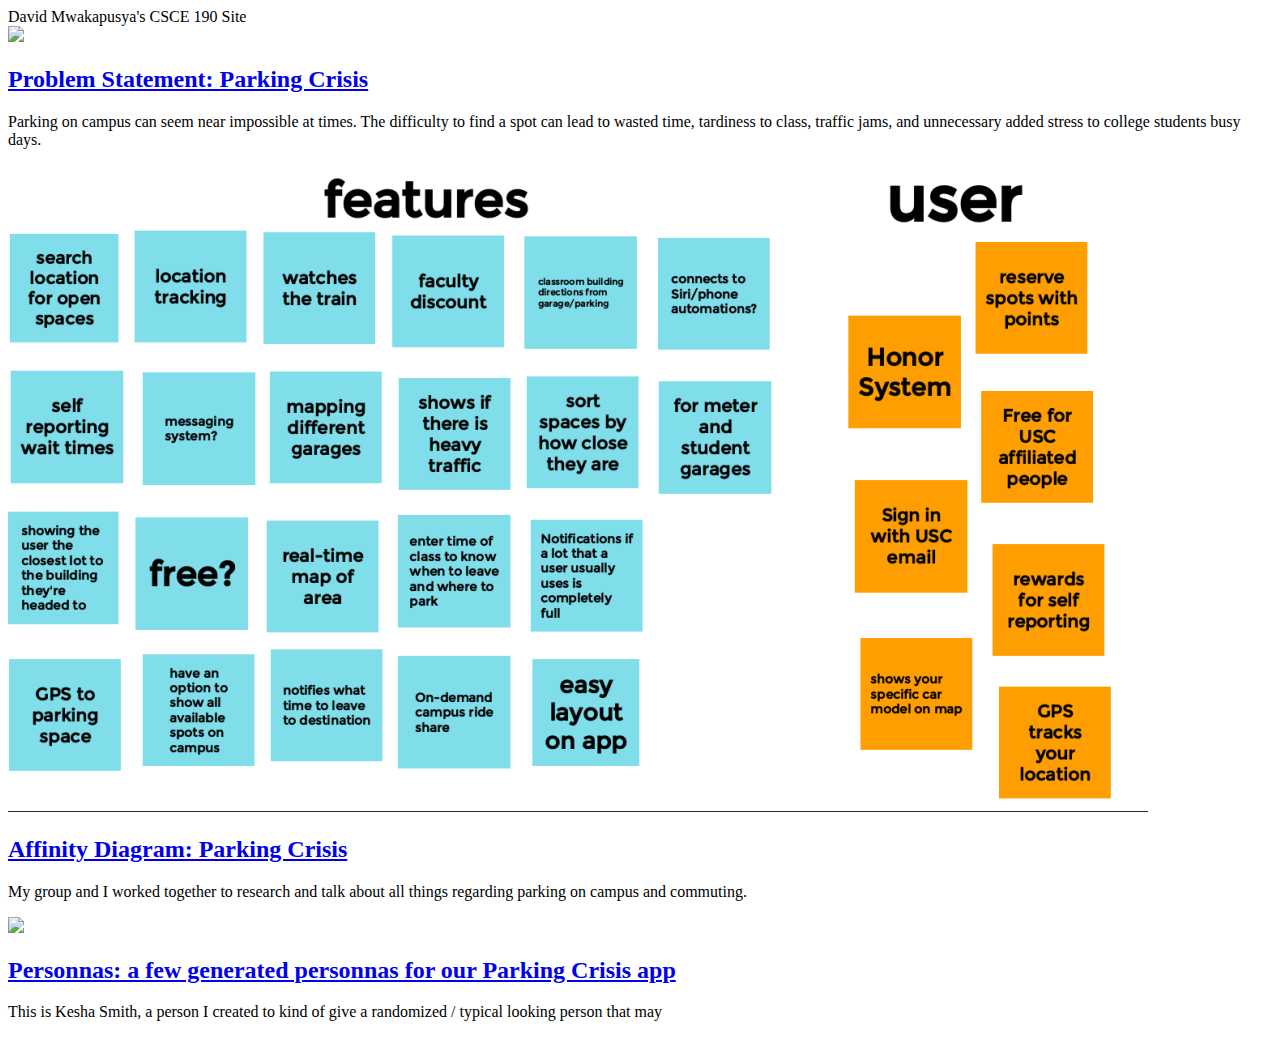
==== index.html @ 1a10bc52 "Add files via upload" ====
<!DOCTYPE html>
<html>
    <head>
        <title>CSCE190 David Mwakapusya's Site</title>
        <link rel="stylesheet" href= "styles.css">
    </head>
        <body>
            <hl>David Mwakapusya's CSCE 190 Site</hl>

            <!-- Problem Statement Assignment-->
            <section class="assignment">
                <a href="Files/probelm-statement.pdf"><img src="Images/problem-statement.png"></a>
                <section class="ass-details">
                    <a href="Files/probelm-statement.pdf"><h2 >Problem Statement: Parking Crisis</h2></a>
                    <p>
                        Parking on campus can seem near impossible at times. The difficulty to find a spot can lead to wasted time, tardiness to class, traffic jams, and unnecessary added stress to college students busy days.
                    </p>
                </section>
            </section>

            <!-- Affinity Diagram Assignment-->
            <section class="assignment">
                <a href="Files/affinity-diagram.pdf"><img src="Images/affinity-diagram.png"></a>
                <section class="ass-details">
                    <a href="Files/affinity-diagram.pdf"><h2>Affinity Diagram: Parking Crisis</h2></a>
                    <p>
                        My group and I worked together to research and talk about all things regarding parking on campus and commuting. 
                    </p>
                </section>
            </section>

             <!-- Persona Assignment-->
             <section class="assignment">
                <a href="Files/Persona PDF.pdf"><img src="Images/Persona.png"></a>
                <section class="ass-details">
                    <a href="Files/Persona PDF.pdf"><h2>Personnas: a few generated personnas for our 
                        Parking Crisis app</h2></a>
                    <p>
                       This is Kesha Smith, a person I created to kind of give a randomized / typical looking person that 
                       may 
                    </p>
                </section>
            </section>
        </body>
</html>
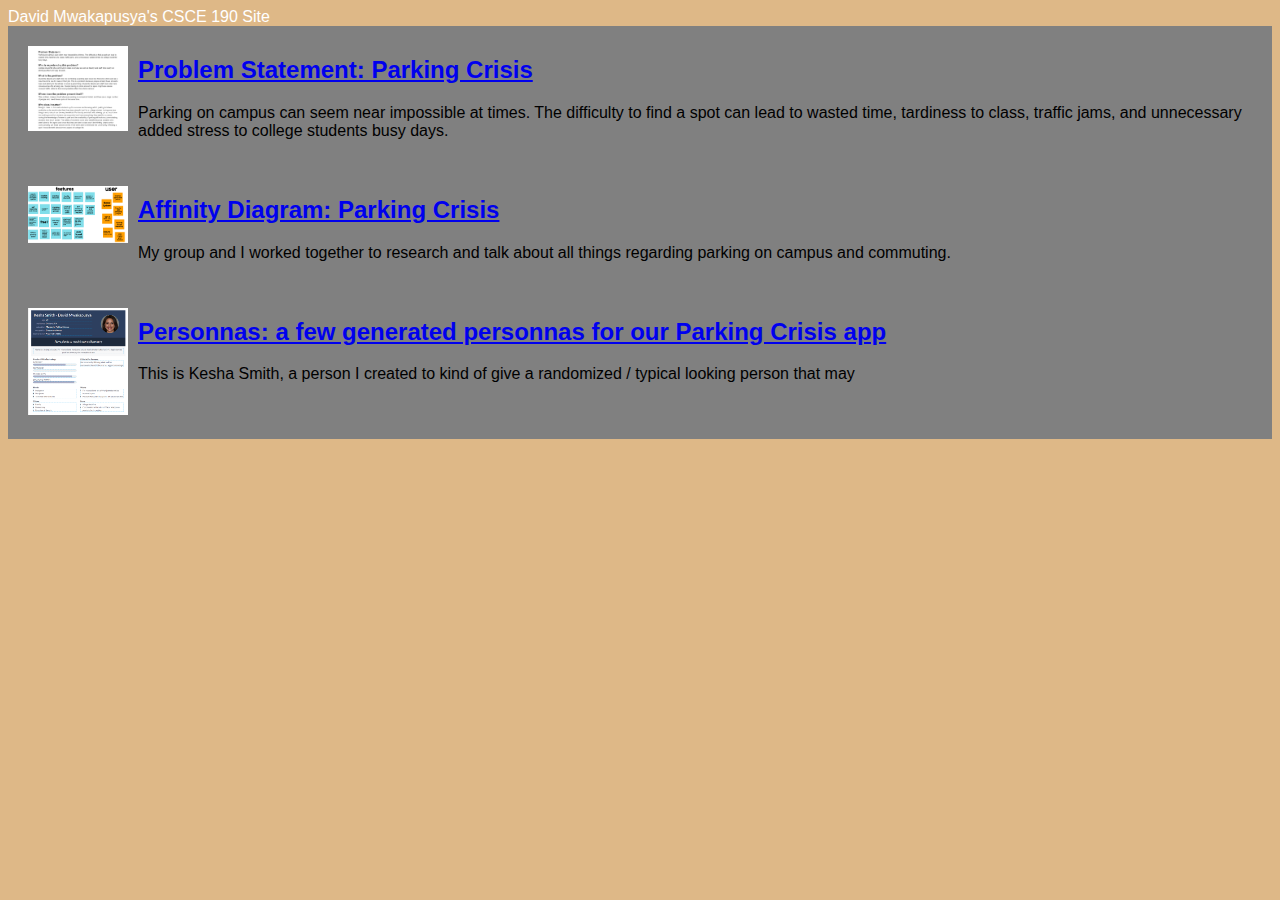
==== commit 7cd670d6: "Update index.html" ====
--- a/index.html
+++ b/index.html
@@ -9,7 +9,7 @@
 
             <!-- Problem Statement Assignment-->
             <section class="assignment">
-                <a href="Files/probelm-statement.pdf"><img src="Images/problem-statement.png"></a>
+                <a href="Files/probelm-statement.pdf"><img src="Images/Problem Statement .png"></a>
                 <section class="ass-details">
                     <a href="Files/probelm-statement.pdf"><h2 >Problem Statement: Parking Crisis</h2></a>
                     <p>
@@ -42,4 +42,4 @@
                 </section>
             </section>
         </body>
-</html>+</html>
--- a/styles.css
+++ b/styles.css
@@ -0,0 +1,20 @@
+body{
+    background: burlywood; 
+    font-family:Arial, Helvetica, sans-serif;
+} 
+
+.assignment{
+    display:flex;
+    padding:10px;
+    background:  gray;
+}
+
+.assignment img {
+    width:100px;
+    padding:10px;
+}
+
+hl{
+    color: white;
+    text-align: right;
+}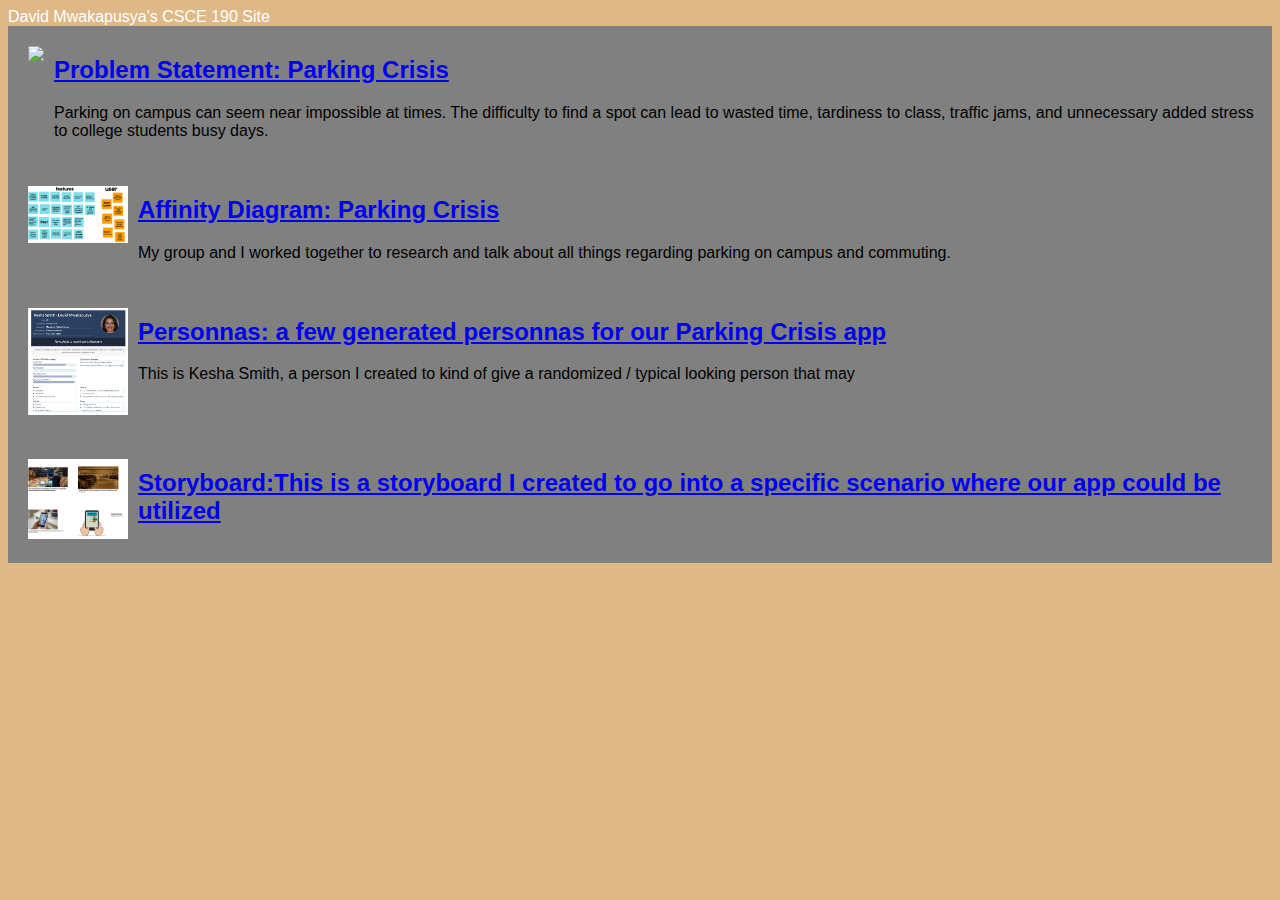
==== commit f3a8c6c6: "Add files via upload" ====
--- a/index.html
+++ b/index.html
@@ -9,7 +9,7 @@
 
             <!-- Problem Statement Assignment-->
             <section class="assignment">
-                <a href="Files/probelm-statement.pdf"><img src="Images/Problem Statement .png"></a>
+                <a href="Files/probelm-statement.pdf"><img src="Images/problem-statement.png"></a>
                 <section class="ass-details">
                     <a href="Files/probelm-statement.pdf"><h2 >Problem Statement: Parking Crisis</h2></a>
                     <p>
@@ -41,5 +41,14 @@
                     </p>
                 </section>
             </section>
+
+          <!-- Storboard Assignment-->
+             <section class="assignment">
+                 <a href="Files/storyboard PDF.pdf"><img src="Images/Storyboard .png"></a>
+                <section class="ass-details">
+                   <a href="Files/storyboard PDF.pdf"><h2 >Storyboard:This is a storyboard I created to go into a specific scenario 
+                    where our app could be utilized </h2></a>
+                    </section>
+                </section>
         </body>
-</html>
+</html>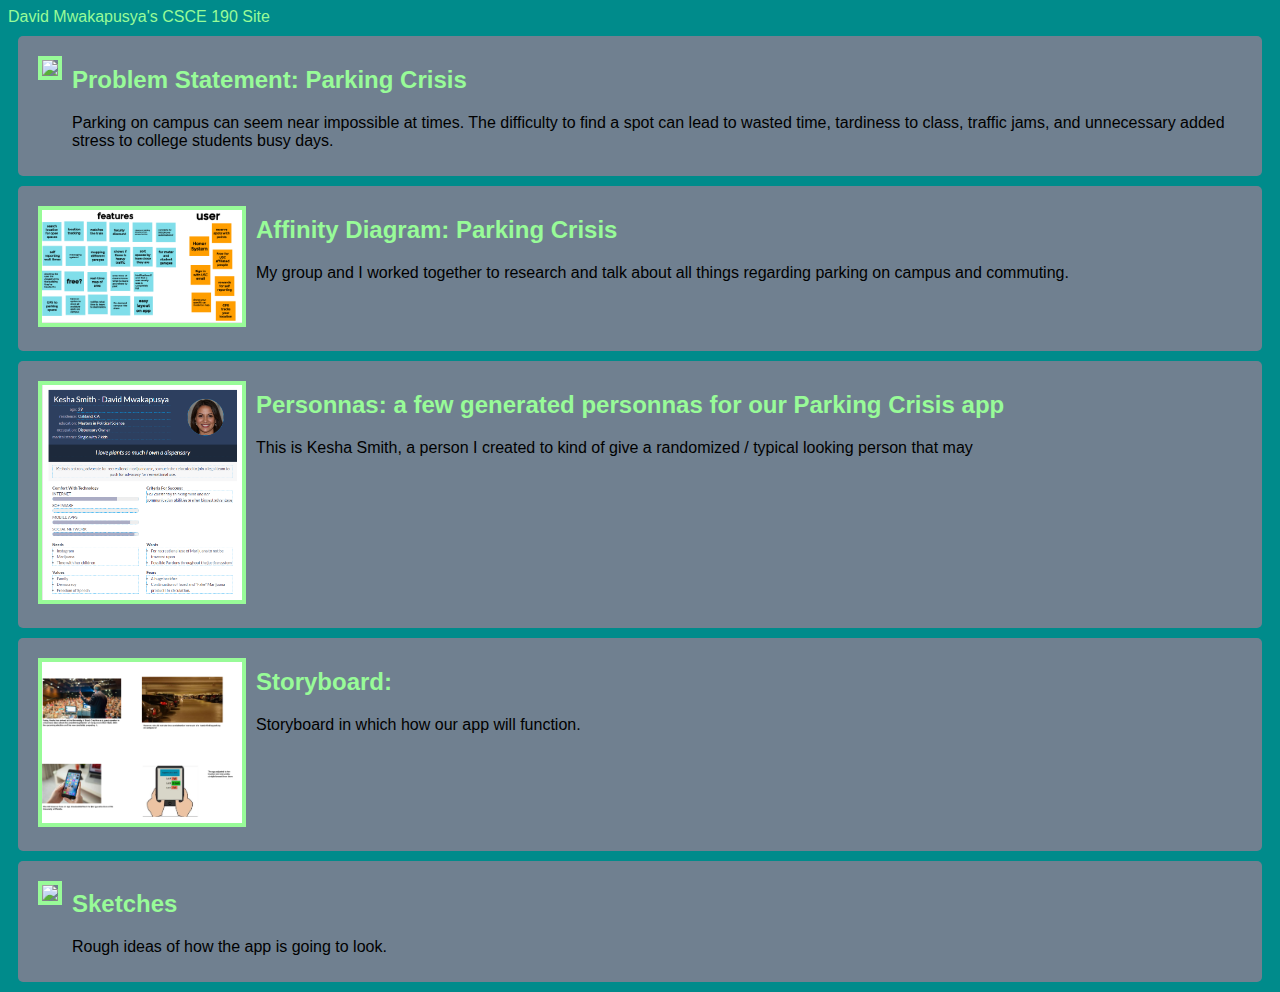
==== commit 5159a15c: "Add files via upload" ====
--- a/index.html
+++ b/index.html
@@ -1,11 +1,11 @@
 <!DOCTYPE html>
 <html>
     <head>
-        <title>CSCE190 David Mwakapusya's Site</title>
+        <title> CSCE190 David Mwakapusya's Site</title>
         <link rel="stylesheet" href= "styles.css">
     </head>
         <body>
-            <hl>David Mwakapusya's CSCE 190 Site</hl>
+            <hl> David Mwakapusya's CSCE 190 Site </hl>
 
             <!-- Problem Statement Assignment-->
             <section class="assignment">
@@ -42,13 +42,33 @@
                 </section>
             </section>
 
-          <!-- Storboard Assignment-->
+          <!-- Storyboard Assignment-->
              <section class="assignment">
                  <a href="Files/storyboard PDF.pdf"><img src="Images/Storyboard .png"></a>
                 <section class="ass-details">
-                   <a href="Files/storyboard PDF.pdf"><h2 >Storyboard:This is a storyboard I created to go into a specific scenario 
-                    where our app could be utilized </h2></a>
+                   <a href="Files/storyboard PDF.pdf">
+                        <h2 >Storyboard: </h2>
+                    </a>
+                    <p>
+                        Storyboard in which how our app will function. 
+                    </p>
                     </section>
                 </section>
+
+                <!-- Sketches Assignment-->
+             <section class="assignment">
+                <a href="Files/Sketch.pdf">
+                    <img src="Images/Sketch PNG..png">
+                </a>
+                <section class="ass-details">
+                    <a href="Files/Sketch.pdf ">
+                        <h2>Sketches </h2>
+                    </a>
+                    <p>
+                       Rough ideas of how the app is going to look. 
+                    </p>
+                </section>
+            </section> 
         </body>
-</html>+</html>
+
--- a/styles.css
+++ b/styles.css
@@ -1,20 +1,40 @@
 body{
-    background: burlywood; 
+    background: #008B8B; 
     font-family:Arial, Helvetica, sans-serif;
 } 
 
 .assignment{
     display:flex;
     padding:10px;
-    background:  gray;
+    margin: 10px;
+    background:  #708090;
+    border-radius:5px;
 }
 
 .assignment img {
-    width:100px;
-    padding:10px;
+    width:200px;
+    margin:10px;
+    border: 4px solid #98FB98;
+}
+
+.assignment img :hover{
+    border: 4px solid #98FB98;
 }
 
 hl{
-    color: white;
-    text-align: right;
+    color: #98FB98;
+    text-align: center;
+}
+
+hl :hover{
+    color: #98FB98;
+}
+
+a {
+    text-decoration: none;
+    color: #98FB98;
+}
+
+a:hover {
+    color: #071040;
 }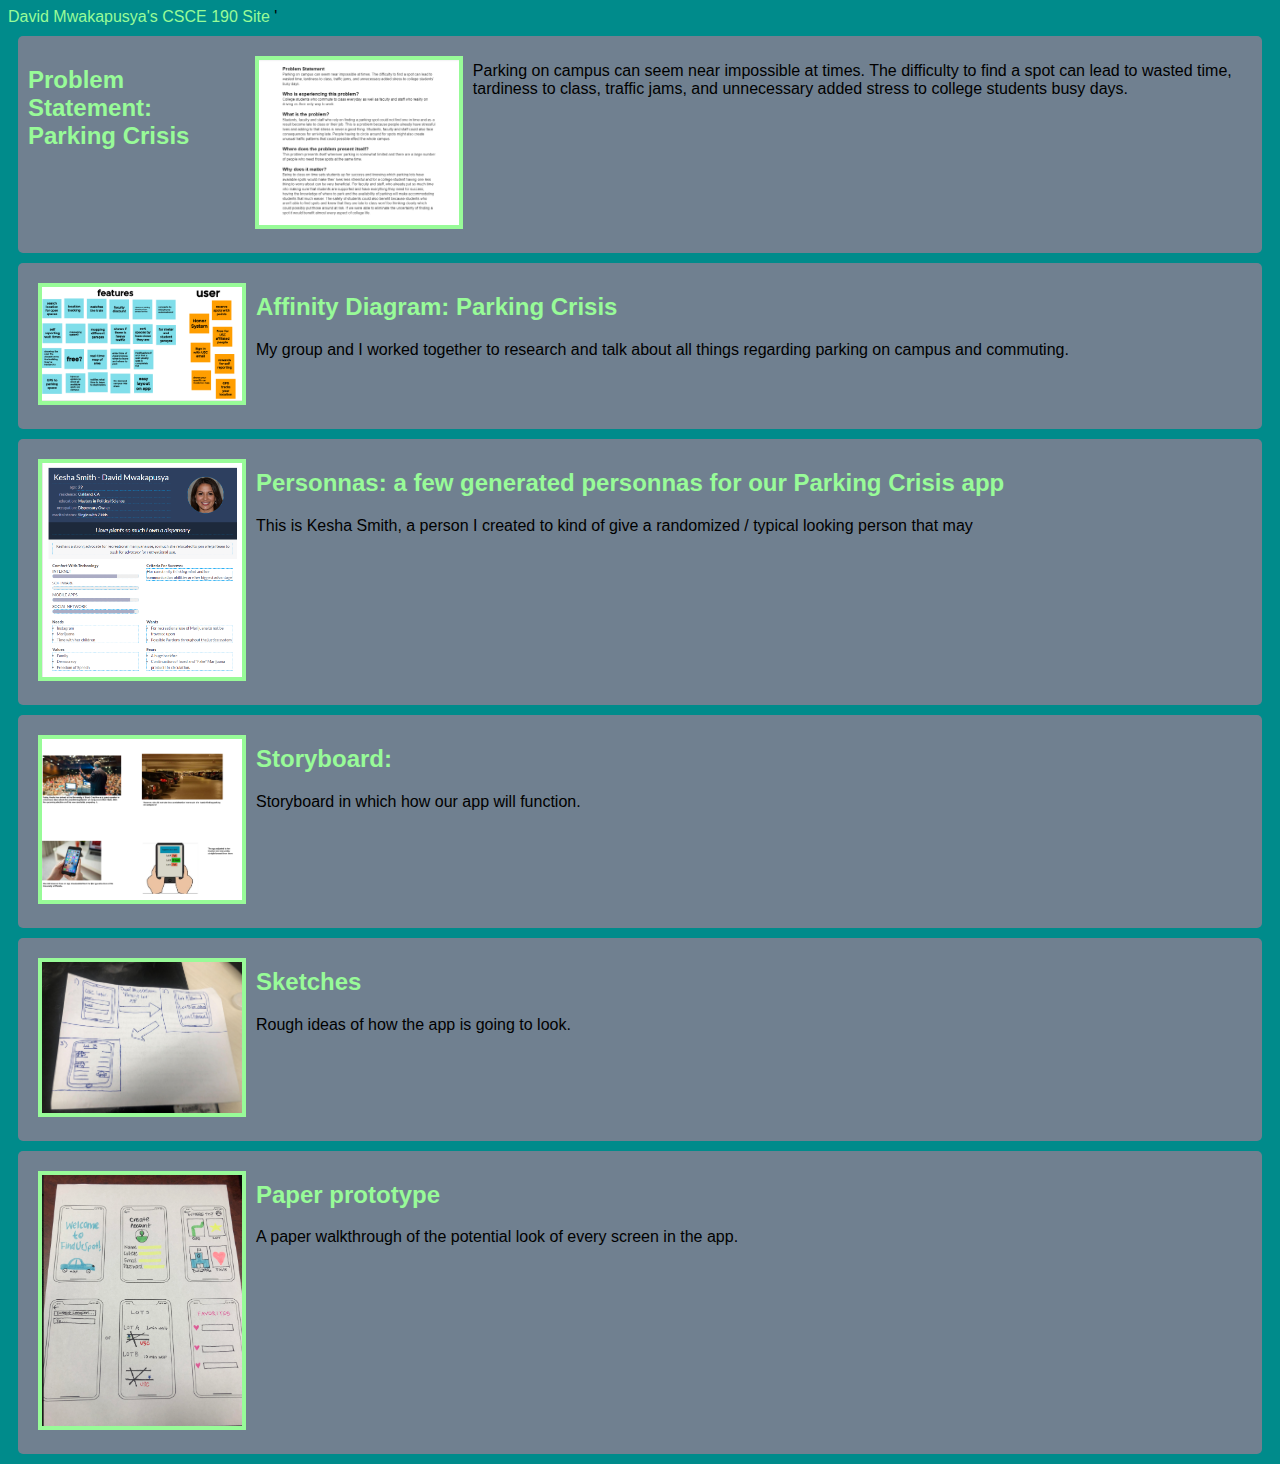
==== commit a0027ead: "Add files via upload" ====
--- a/index.html
+++ b/index.html
@@ -5,70 +5,90 @@
         <link rel="stylesheet" href= "styles.css">
     </head>
         <body>
-            <hl> David Mwakapusya's CSCE 190 Site </hl>
+            <hl> David Mwakapusya's CSCE 190 Site </hl>'
+            
+            <div class="assignments">
+                    <!-- Problem Statement Assignment-->
+                    <section class="assignment">
+                        <a href="Files/probelm-statement.pdf">
+                            <h2 >Problem Statement: Parking Crisis</h2>
+                        </a>
+                        <a href="Files/probelm-statement.pdf">
+                            <img src="Images/problem-statement.png">
+                        </a>
+                        <p>
+                            Parking on campus can seem near impossible at times. The difficulty to find a spot can lead to wasted 
+                            time, tardiness to class, traffic jams, and unnecessary added stress to college students busy days.
+                        </p>
+                    </section>
 
-            <!-- Problem Statement Assignment-->
-            <section class="assignment">
-                <a href="Files/probelm-statement.pdf"><img src="Images/problem-statement.png"></a>
-                <section class="ass-details">
-                    <a href="Files/probelm-statement.pdf"><h2 >Problem Statement: Parking Crisis</h2></a>
-                    <p>
-                        Parking on campus can seem near impossible at times. The difficulty to find a spot can lead to wasted time, tardiness to class, traffic jams, and unnecessary added stress to college students busy days.
-                    </p>
-                </section>
-            </section>
+                    <!-- Affinity Diagram Assignment-->
+                    <section class="assignment">
+                        <a href="Files/affinity-diagram.pdf"><img src="Images/affinity-diagram.png"></a>
+                        <section class="ass-details">
+                            <a href="Files/affinity-diagram.pdf"><h2>Affinity Diagram: Parking Crisis</h2></a>
+                            <p>
+                                My group and I worked together to research and talk about all things regarding parking on campus and commuting. 
+                            </p>
+                        </section>
+                    </section>
 
-            <!-- Affinity Diagram Assignment-->
-            <section class="assignment">
-                <a href="Files/affinity-diagram.pdf"><img src="Images/affinity-diagram.png"></a>
-                <section class="ass-details">
-                    <a href="Files/affinity-diagram.pdf"><h2>Affinity Diagram: Parking Crisis</h2></a>
-                    <p>
-                        My group and I worked together to research and talk about all things regarding parking on campus and commuting. 
-                    </p>
-                </section>
-            </section>
+                    <!-- Persona Assignment-->
+                    <section class="assignment">
+                        <a href="Files/Persona PDF.pdf"><img src="Images/Persona.png"></a>
+                        <section class="ass-details">
+                            <a href="Files/Persona PDF.pdf"><h2>Personnas: a few generated personnas for our 
+                                Parking Crisis app</h2></a>
+                            <p>
+                            This is Kesha Smith, a person I created to kind of give a randomized / typical looking person that 
+                            may 
+                            </p>
+                        </section>
+                    </section>
 
-             <!-- Persona Assignment-->
-             <section class="assignment">
-                <a href="Files/Persona PDF.pdf"><img src="Images/Persona.png"></a>
-                <section class="ass-details">
-                    <a href="Files/Persona PDF.pdf"><h2>Personnas: a few generated personnas for our 
-                        Parking Crisis app</h2></a>
-                    <p>
-                       This is Kesha Smith, a person I created to kind of give a randomized / typical looking person that 
-                       may 
-                    </p>
-                </section>
-            </section>
+                <!-- Storyboard Assignment-->
+                    <section class="assignment">
+                        <a href="Files/storyboard PDF.pdf"><img src="Images/Storyboard .png"></a>
+                        <section class="ass-details">
+                        <a href="Files/storyboard PDF.pdf">
+                                <h2 >Storyboard: </h2>
+                            </a>
+                            <p>
+                                Storyboard in which how our app will function. 
+                            </p>
+                            </section>
+                        </section>
 
-          <!-- Storyboard Assignment-->
-             <section class="assignment">
-                 <a href="Files/storyboard PDF.pdf"><img src="Images/Storyboard .png"></a>
-                <section class="ass-details">
-                   <a href="Files/storyboard PDF.pdf">
-                        <h2 >Storyboard: </h2>
-                    </a>
-                    <p>
-                        Storyboard in which how our app will function. 
-                    </p>
-                    </section>
-                </section>
+                        <!-- Sketches Assignment-->
+                    <section class="assignment">
+                        <a href="Files/Sketch.pdf">
+                            <img src="Images/Sketch PNG..png">
+                        </a>
+                        <section class="ass-details">
+                            <a href="Files/Sketch.pdf ">
+                                <h2>Sketches </h2>
+                            </a>
+                            <p>
+                            Rough ideas of how the app is going to look. 
+                            </p>
+                        </section>
+                    </section> 
 
-                <!-- Sketches Assignment-->
-             <section class="assignment">
-                <a href="Files/Sketch.pdf">
-                    <img src="Images/Sketch PNG..png">
-                </a>
-                <section class="ass-details">
-                    <a href="Files/Sketch.pdf ">
-                        <h2>Sketches </h2>
-                    </a>
-                    <p>
-                       Rough ideas of how the app is going to look. 
-                    </p>
-                </section>
-            </section> 
+                    <!-- Prototype Assignment-->
+                    <section class="assignment">
+                        <a href="https://youtu.be/THsx7e_saBk">
+                            <img src="Images/paper-prototype.png">
+                        </a>
+                        <section class="ass-details">
+                            <a href="https://youtu.be/THsx7e_saBk">
+                                <h2>Paper prototype </h2>
+                            </a>
+                            <p>
+                            A paper walkthrough of the potential look of every screen in the app.
+                            </p>
+                        </section>
+                    </section> 
+            </div>
         </body>
 </html>
 
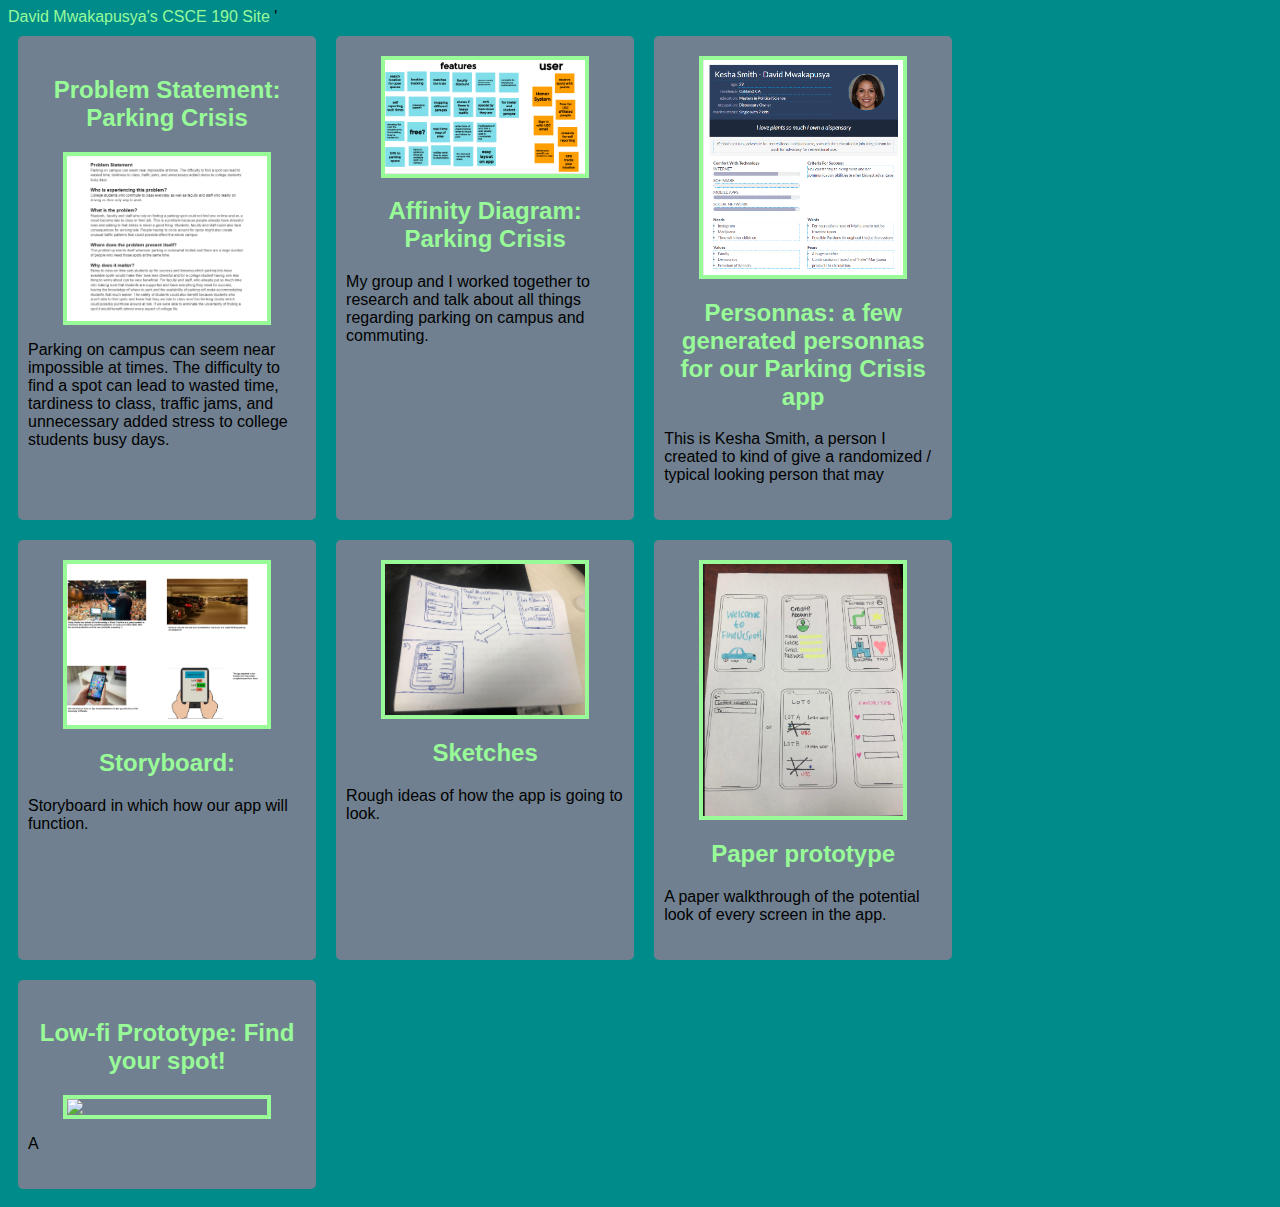
==== commit 26a604d3: "Add files via upload" ====
--- a/index.html
+++ b/index.html
@@ -88,6 +88,15 @@
                             </p>
                         </section>
                     </section> 
+
+                        <!-- Low-fi Prototype Assignment-->
+                        <section class="assignment">
+                            <a href="Files/Proto type-html/fullscreen.html"><h2>Low-fi Prototype: Find your spot!</h2></a>
+                            <a href="files/Proto type-html/fullscreen.html"><img src="images/Low-Fi Prototype.png"></a>
+                            <p>
+                                A 
+                            </p>
+                        </section>
             </div>
         </body>
 </html>
--- a/styles.css
+++ b/styles.css
@@ -3,10 +3,16 @@
     font-family:Arial, Helvetica, sans-serif;
 } 
 
+.assignments{
+    display:flex;
+    flex-wrap:wrap;
+}
+
 .assignment{
-    display:flex;
+    width:22%;
     padding:10px;
     margin: 10px;
+    padding:20px 10px;
     background:  #708090;
     border-radius:5px;
 }
@@ -15,6 +21,8 @@
     width:200px;
     margin:10px;
     border: 4px solid #98FB98;
+    display:block;
+    margin:auto;
 }
 
 .assignment img :hover{
@@ -30,6 +38,10 @@
     color: #98FB98;
 }
 
+h2{
+    text-align:center;
+}
+
 a {
     text-decoration: none;
     color: #98FB98;
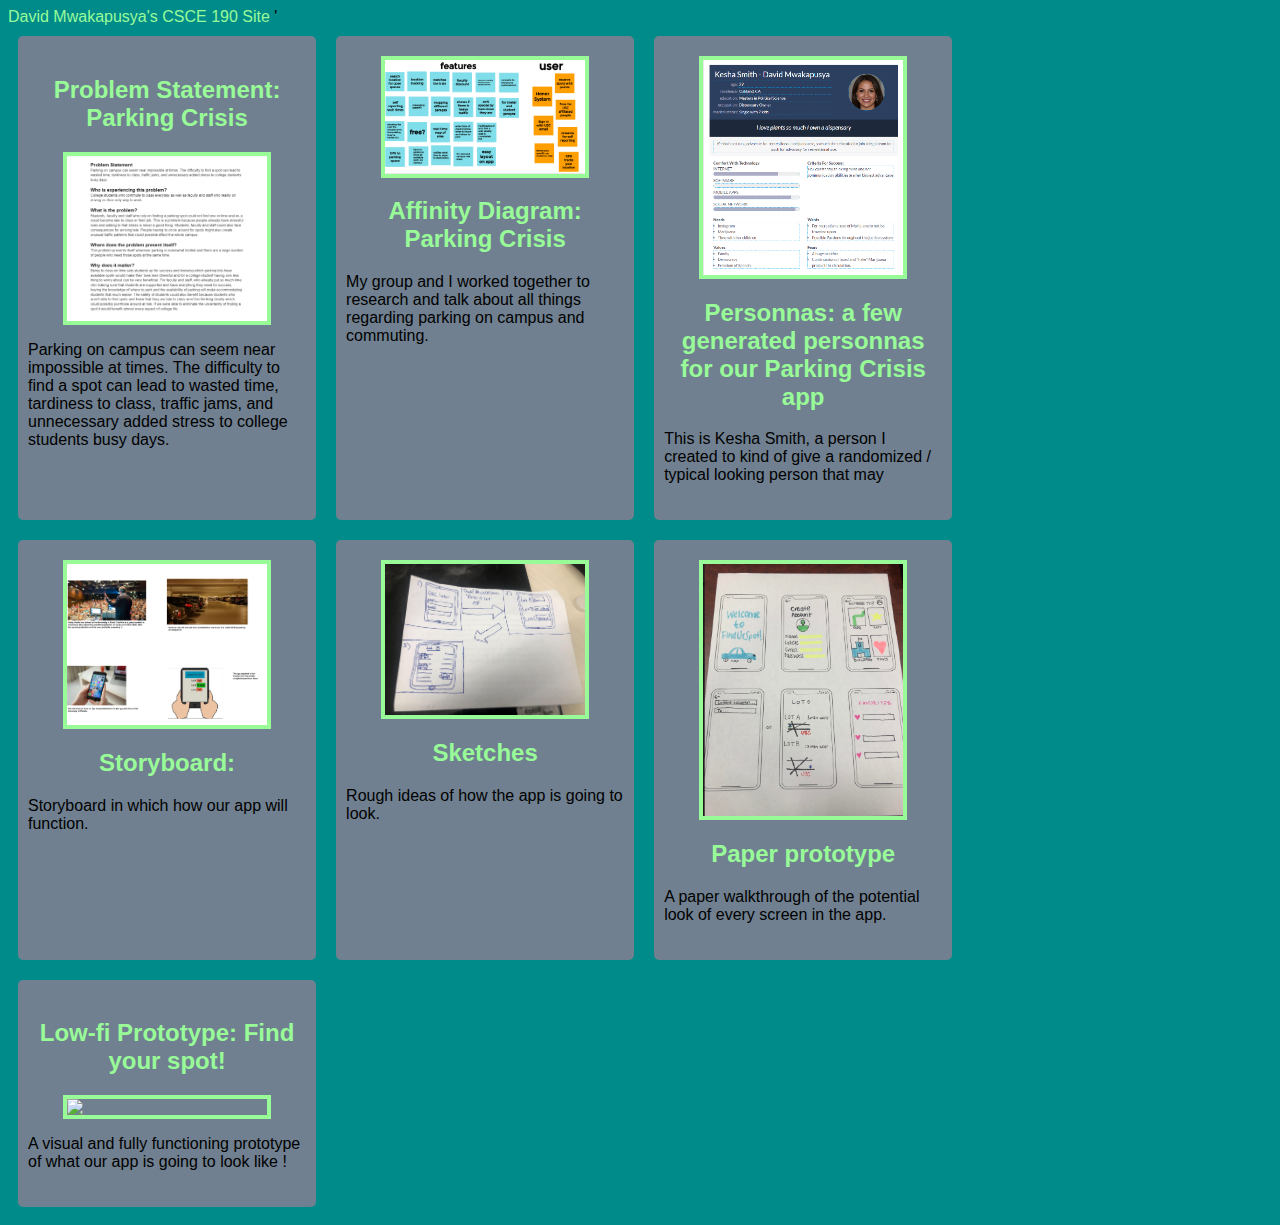
==== commit f7136c36: "Add files via upload" ====
--- a/index.html
+++ b/index.html
@@ -94,7 +94,7 @@
                             <a href="Files/Proto type-html/fullscreen.html"><h2>Low-fi Prototype: Find your spot!</h2></a>
                             <a href="files/Proto type-html/fullscreen.html"><img src="images/Low-Fi Prototype.png"></a>
                             <p>
-                                A 
+                                A visual and fully functioning prototype of what our app is going to look like ! 
                             </p>
                         </section>
             </div>
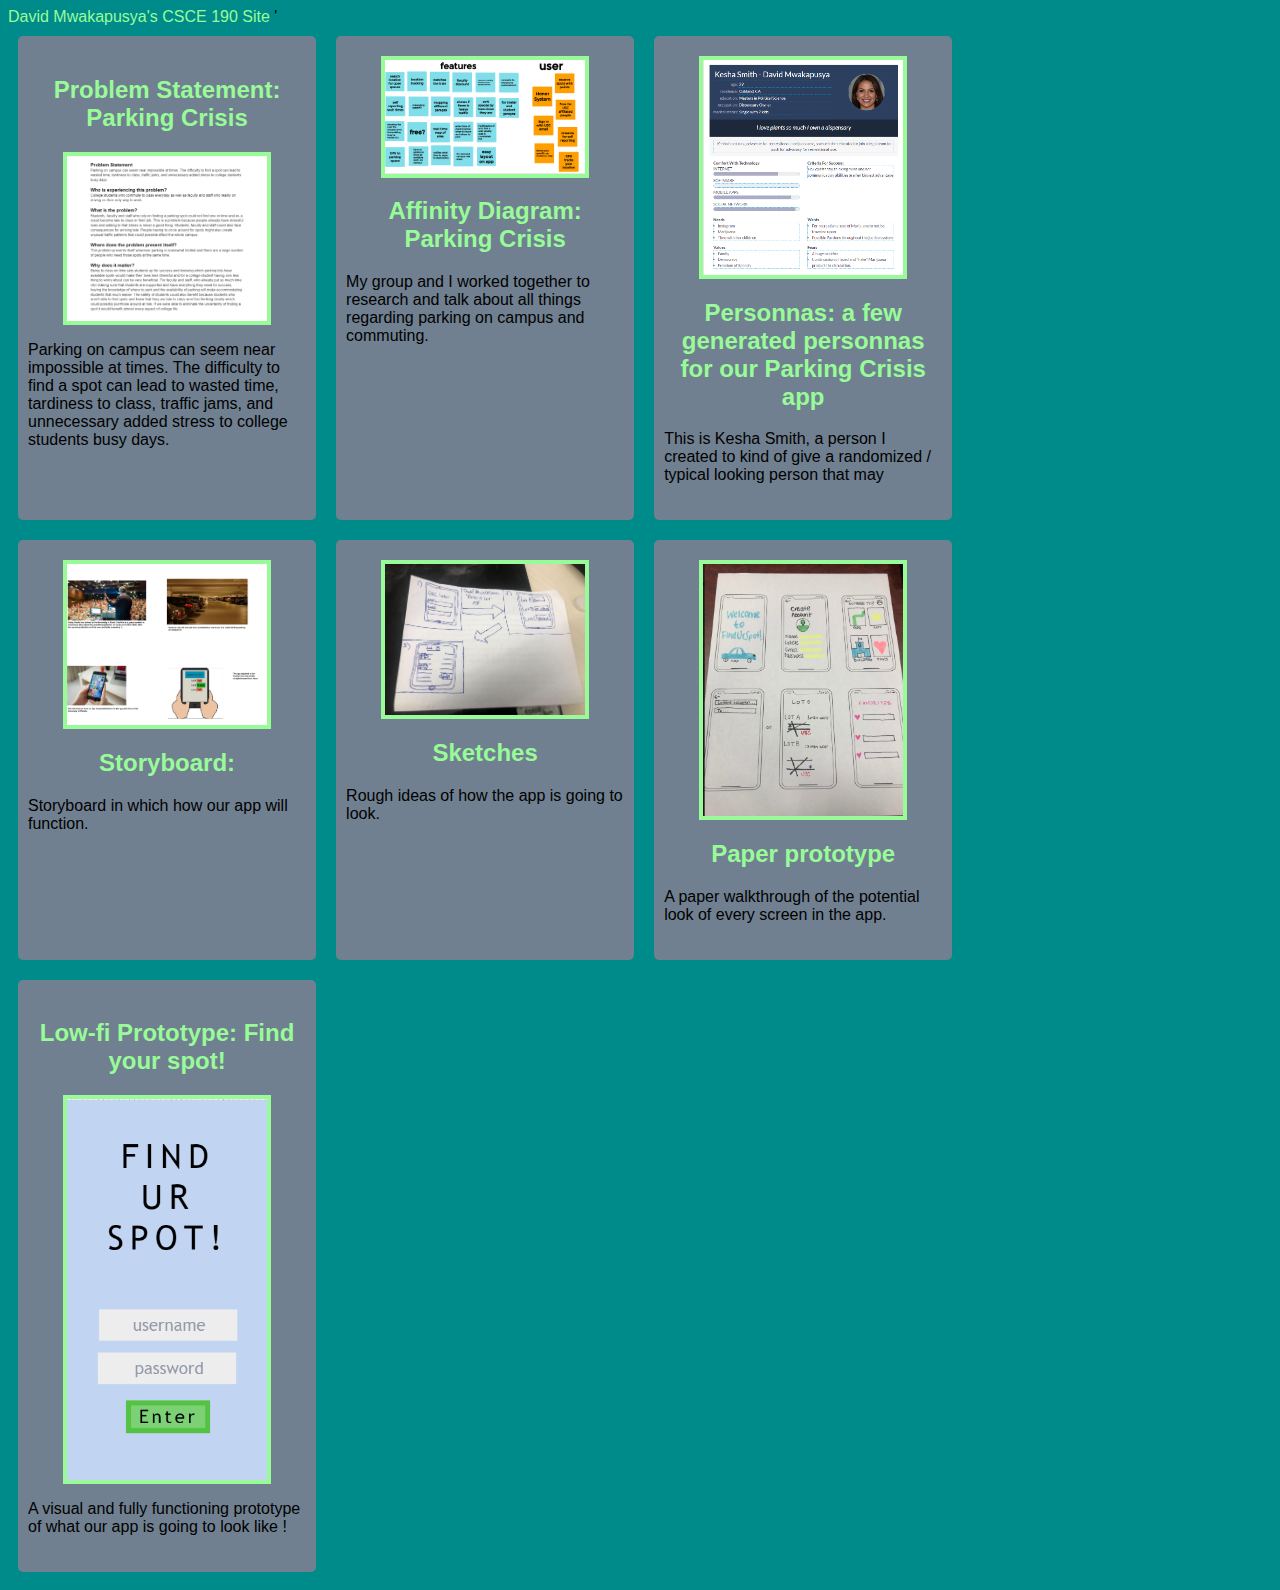
==== commit fae9c596: "Add files via upload" ====
--- a/index.html
+++ b/index.html
@@ -92,7 +92,7 @@
                         <!-- Low-fi Prototype Assignment-->
                         <section class="assignment">
                             <a href="Files/Proto type-html/fullscreen.html"><h2>Low-fi Prototype: Find your spot!</h2></a>
-                            <a href="files/Proto type-html/fullscreen.html"><img src="images/Low-Fi Prototype.png"></a>
+                            <a href="Files/Proto type-html/fullscreen.html"><img src="Images/Low-Fi Prototype.png"></a>
                             <p>
                                 A visual and fully functioning prototype of what our app is going to look like ! 
                             </p>
